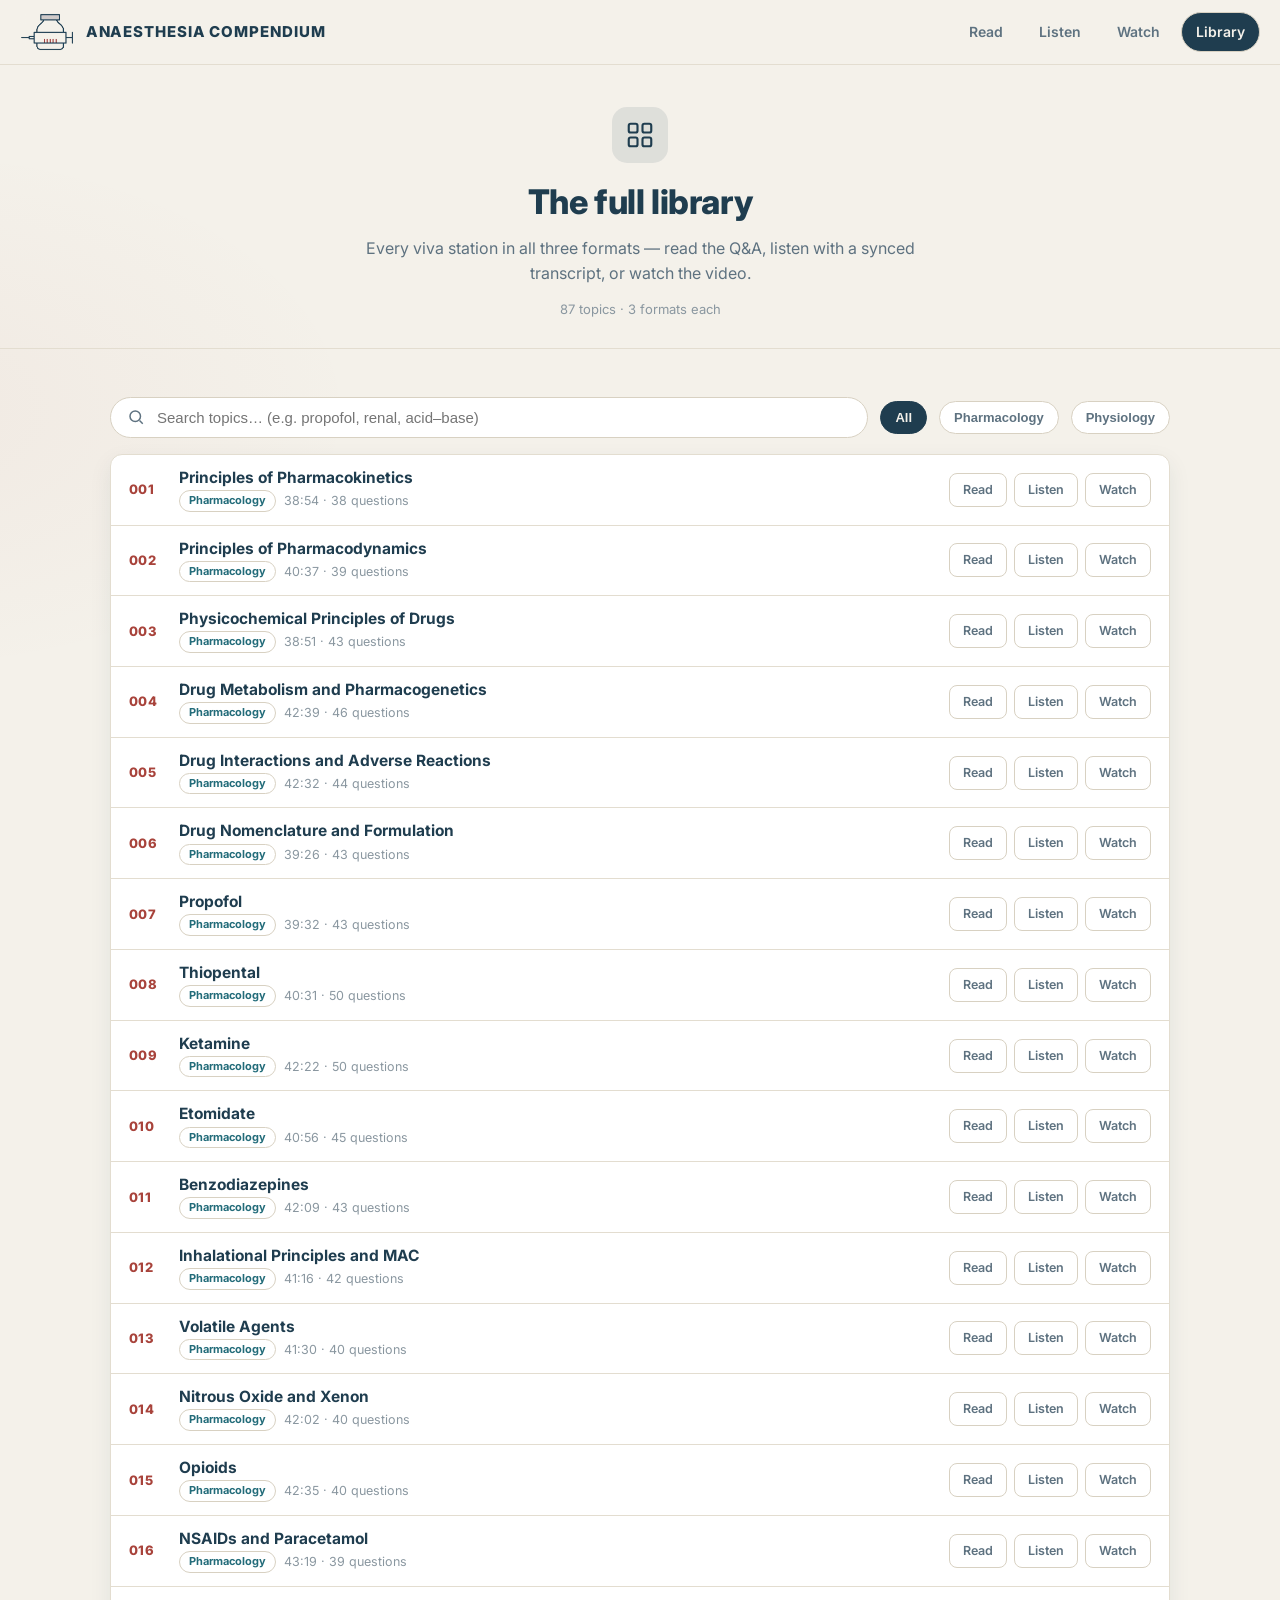
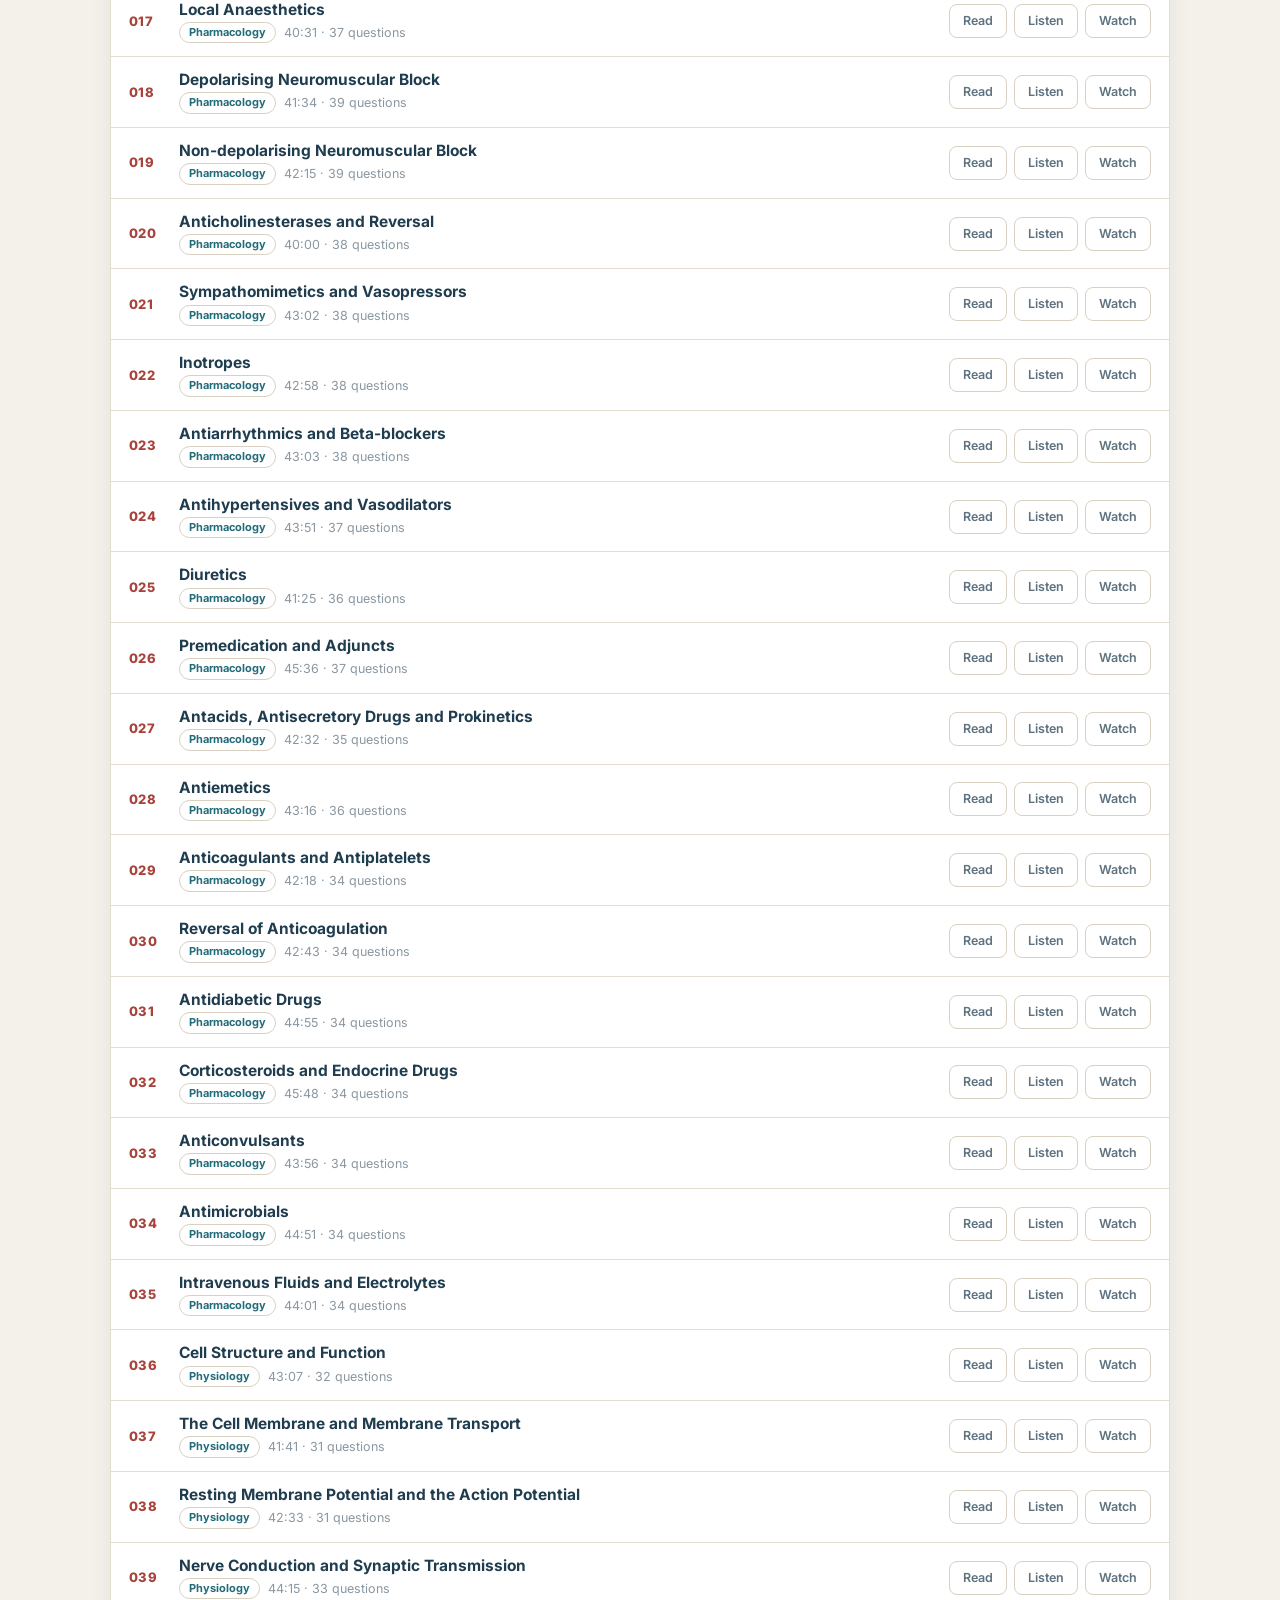
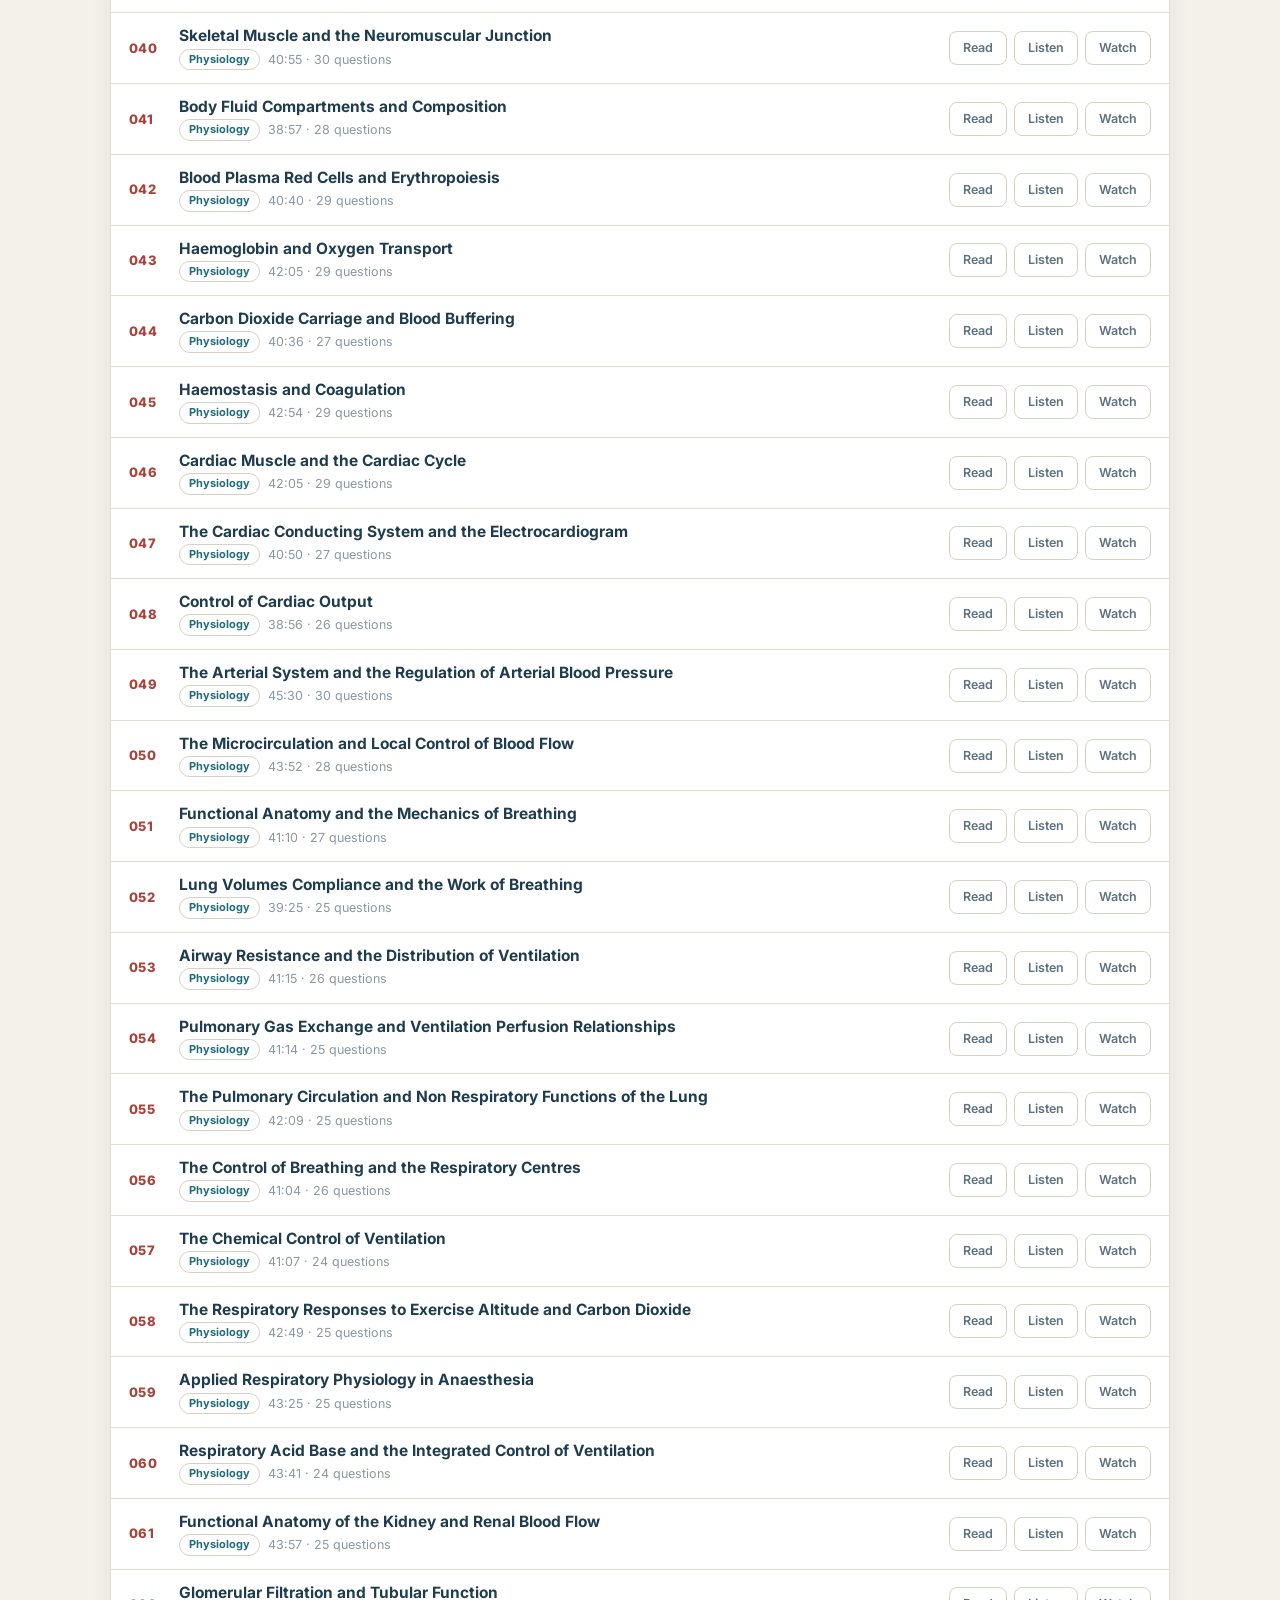
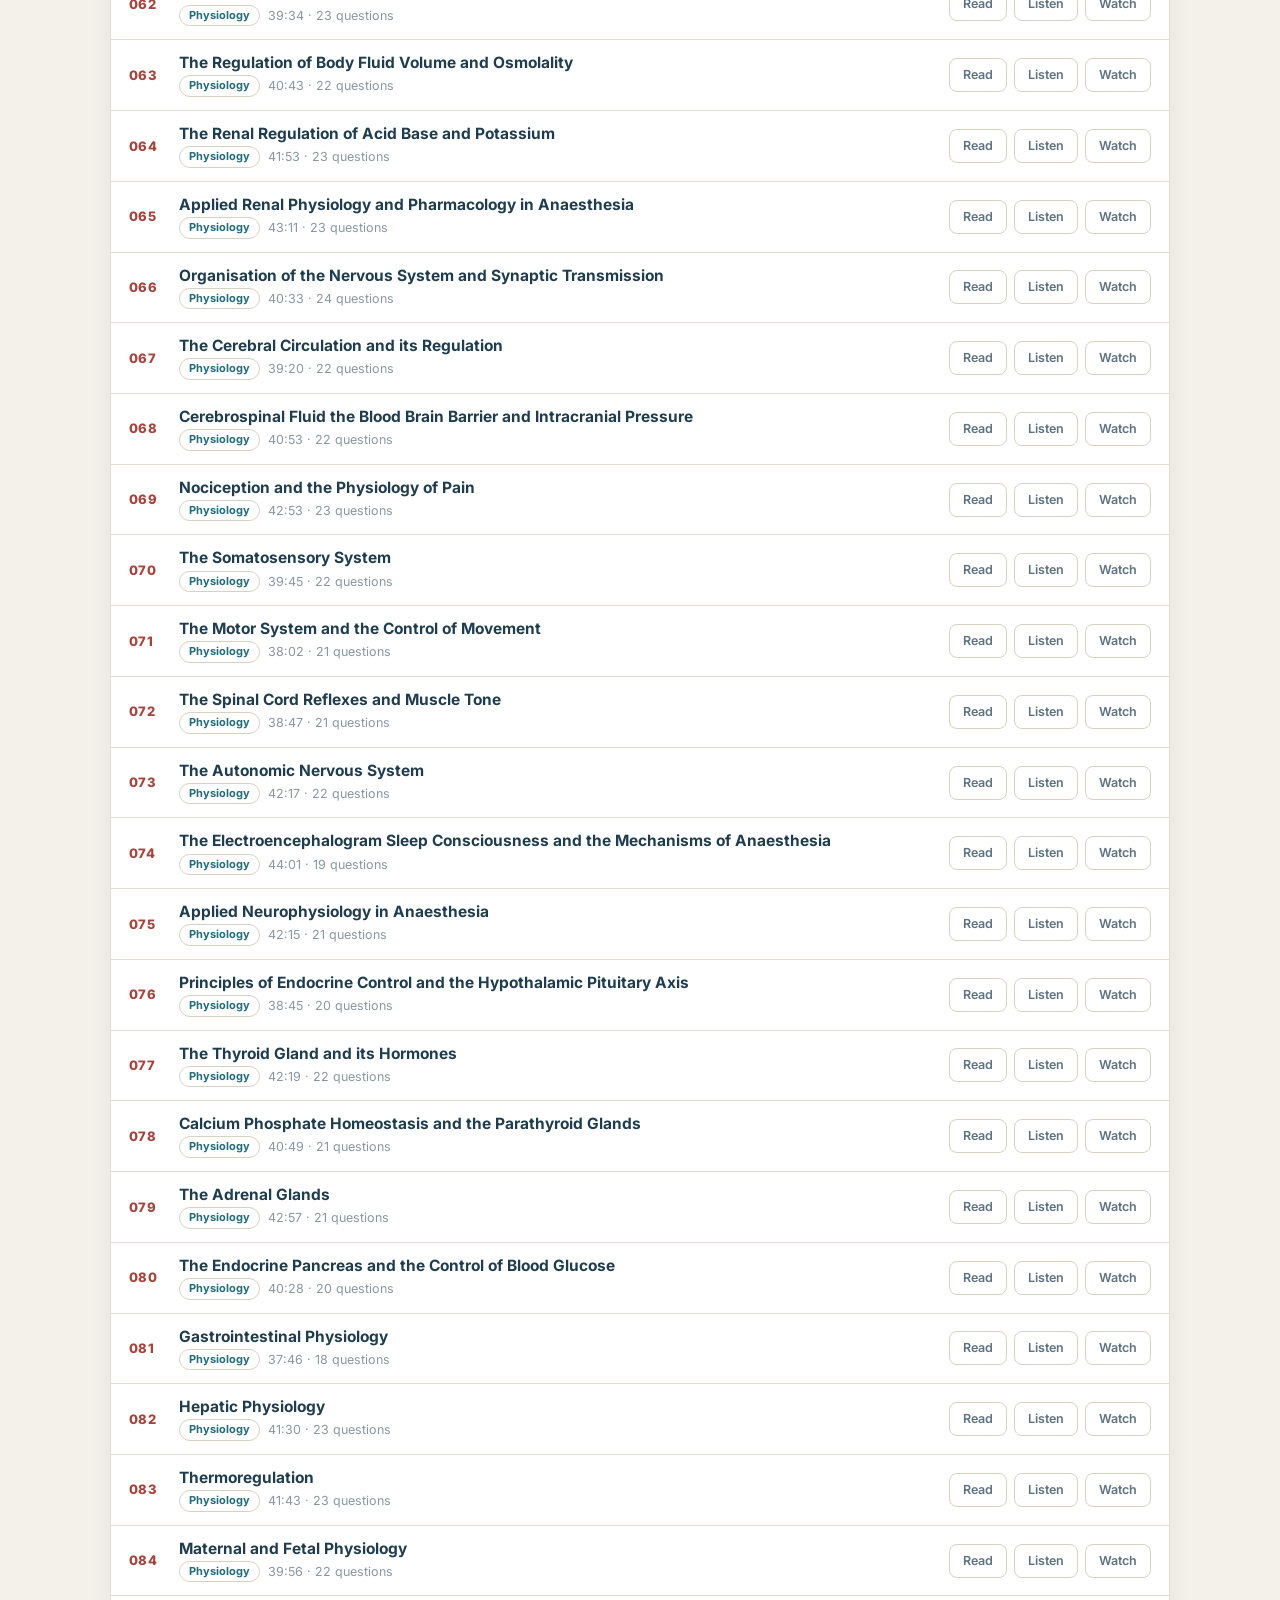
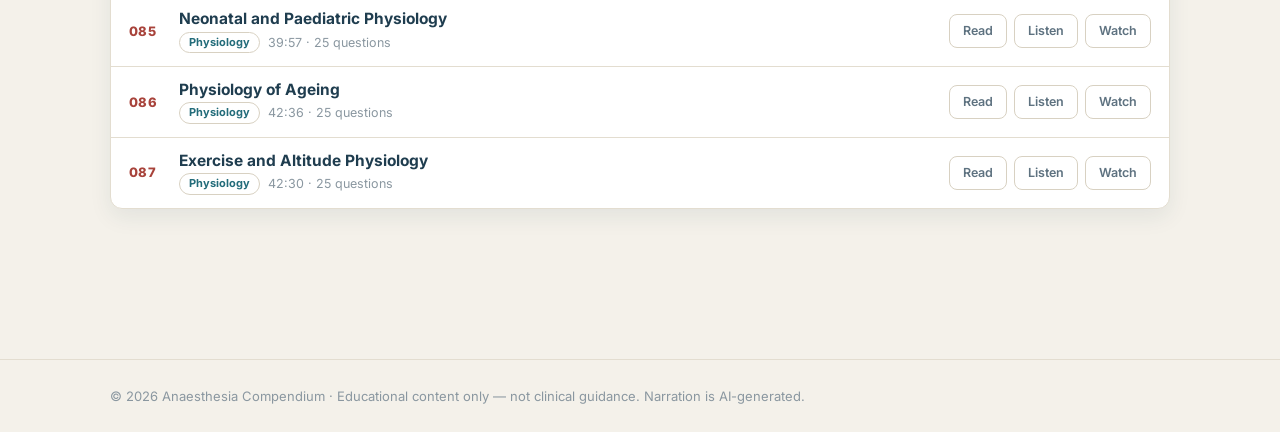
==== library.html @ 416923c2 "Move full topic list off the home page into a dedicated library.html; home links to it via hero + CT" ====
<!doctype html>
<html lang="en">
<head>
<meta charset="utf-8">
<meta name="viewport" content="width=device-width,initial-scale=1">
<title>Library — Anaesthesia Compendium</title>
<meta name="description" content="The full Anaesthesia Compendium library — every viva station in three formats: read, listen, watch.">
<link rel="preconnect" href="https://fonts.googleapis.com">
<link href="https://fonts.googleapis.com/css2?family=Inter:wght@400;500;600;700;800;900&display=swap" rel="stylesheet">
<link rel="icon" type="image/png" sizes="32x32" href="assets/favicon-32.png">
<link rel="apple-touch-icon" href="assets/apple-touch-icon.png">
<link rel="stylesheet" href="assets/css/style.css?v=8">
</head>
<body>
<div id="hdr"></div>
<main>
  <section class="hub-hero library">
    <div class="wrap">
      <span class="hub-ico" aria-hidden="true">
        <svg viewBox="0 0 24 24" fill="none" stroke="currentColor" stroke-width="1.7"><rect x="3" y="3" width="7" height="7" rx="1.5"/><rect x="14" y="3" width="7" height="7" rx="1.5"/><rect x="3" y="14" width="7" height="7" rx="1.5"/><rect x="14" y="14" width="7" height="7" rx="1.5"/></svg>
      </span>
      <h1>The full library</h1>
      <p>Every viva station in all three formats — read the Q&amp;A, listen with a synced transcript, or watch the video.</p>
      <div class="hub-count"><span id="libcount">87</span> topics · 3 formats each</div>
    </div>
  </section>
  <section class="wrap hub-body">
    <div class="toolbar">
      <label class="search">
        <svg width="18" height="18" viewBox="0 0 24 24" fill="none" stroke="#5e7280" stroke-width="2"><circle cx="11" cy="11" r="7"/><path d="M21 21l-4.3-4.3"/></svg>
        <input id="q" type="search" placeholder="Search topics… (e.g. propofol, renal, acid–base)" autocomplete="off">
      </label>
      <button class="chip is-active" data-sec="all">All</button>
      <button class="chip" data-sec="Pharmacology">Pharmacology</button>
      <button class="chip" data-sec="Physiology">Physiology</button>
    </div>
    <div id="grid" class="tlist"></div>
    <div id="empty" class="empty hide">No topics match your search.</div>
  </section>
</main>
<footer class="foot"><div class="wrap">
  © <span id="yr"></span> Anaesthesia Compendium · Educational content only — not clinical guidance. Narration is AI-generated.
</div></footer>
<script src="config.js"></script>
<script src="assets/js/common.js?v=8"></script>
<script src="assets/js/library.js?v=8"></script>
</body>
</html>
---- assets/css/style.css ----
:root{
  /* Brand palette — from the Anesthesia Compendium logo */
  --bg:#f4f1ea;          /* warm ivory paper */
  --bg2:#efeae0;
  --panel:#ffffff;
  --panel2:#f6f2ea;
  --line:#e3ddd0;        /* warm hairline */
  --line2:#d8d1c2;
  --ink:#1f3d4f;         /* deep navy ink (logo outline) */
  --txt:#22404f;
  --muted:#5e7280;
  --faint:#8a97a0;
  --navy:#1f3d4f;
  --teal:#236c7a;        /* supporting teal-navy */
  --brick:#a8433b;       /* logo red accent */
  --brick-soft:#c97b73;
  --cap:#d7dade;         /* logo cap grey */
  --examiner:#a8433b;    /* questions = brick red */
  --candidate:#236c7a;   /* answers   = teal-navy */
  --radius:12px; --maxw:1100px;
  --shadow:0 8px 22px rgba(31,61,79,.08);
}
*{box-sizing:border-box}
html,body{margin:0;padding:0}
body{
  background:
    radial-gradient(900px 480px at 85% -8%, rgba(35,108,122,.05) 0, transparent 60%),
    radial-gradient(800px 460px at -8% 6%, rgba(168,67,59,.045) 0, transparent 58%),
    var(--bg);
  color:var(--txt);
  font:16px/1.6 "Inter",system-ui,-apple-system,"Segoe UI",Roboto,Helvetica,Arial,sans-serif;
  -webkit-font-smoothing:antialiased;
}
a{color:inherit;text-decoration:none}
.wrap{max-width:var(--maxw);margin:0 auto;padding:0 20px}

/* ---------- top bar ---------- */
.topbar{position:sticky;top:0;z-index:30;display:flex;align-items:center;gap:18px;
  justify-content:space-between;padding:12px 20px;
  background:rgba(244,241,234,.86);backdrop-filter:blur(12px);
  border-bottom:1px solid var(--line)}
.brand{display:flex;align-items:center;gap:12px}
.brand-mark{display:grid;place-items:center;width:38px;height:38px;border-radius:9px;
  font-weight:800;letter-spacing:-1px;color:#f4f1ea;background:var(--navy);
  border:1px solid #16313f}
.brand-mark span{color:var(--brick-soft)}
.brand-logo{height:38px;width:auto;display:block}
.brand-name{font-weight:800;letter-spacing:.06em;color:var(--navy);text-transform:uppercase;font-size:15px}
@media(max-width:520px){.brand-name{display:none}}
.modes{display:flex;gap:6px;flex-wrap:wrap}
.mode{padding:8px 14px;border-radius:999px;color:var(--muted);font-weight:600;font-size:14px;
  border:1px solid transparent}
.mode:hover{color:var(--navy);background:var(--panel2)}
.mode.is-active{color:#f4f1ea;background:var(--navy)}
.mode.lib{border:1px solid var(--line2)}

/* ---------- hero ---------- */
.hero{padding:46px 0 22px}
.hero h1{font-size:clamp(28px,4vw,42px);margin:0 0 8px;letter-spacing:-.5px;color:var(--navy)}
.hero-logo{text-align:center;padding:38px 0 22px}
.brandlock{margin:0 auto 6px}
.brandlock img{height:clamp(104px,17vw,168px);width:auto;display:inline-block}
.hero-logo p{max-width:640px;margin:0 auto}
.hero-logo .stats{justify-content:center}
.hero p{color:var(--muted);margin:0;font-size:18px}
.hero .stats{display:flex;gap:18px;margin-top:22px;flex-wrap:wrap}
.stat{background:var(--panel);border:1px solid var(--line);border-radius:var(--radius);
  padding:14px 18px;min-width:120px;box-shadow:var(--shadow)}
.stat b{display:block;font-size:24px;color:var(--navy)}
.stat span{color:var(--muted);font-size:13px}

.toolbar{display:flex;gap:12px;align-items:center;margin:24px 0 8px;flex-wrap:wrap}
.search{flex:1;min-width:220px;display:flex;align-items:center;gap:10px;
  background:var(--panel);border:1px solid var(--line2);border-radius:999px;padding:10px 16px}
.search input{flex:1;background:none;border:none;color:var(--txt);font-size:15px;outline:none}
.chip{padding:8px 14px;border-radius:999px;border:1px solid var(--line2);color:var(--muted);
  font-weight:600;font-size:13px;cursor:pointer;background:var(--panel)}
.chip.is-active{color:#f4f1ea;background:var(--navy);border-color:var(--navy)}

/* ---------- library LIST ---------- */
.tlist{margin:16px 0 60px;border:1px solid var(--line);border-radius:var(--radius);
  overflow:hidden;background:var(--panel);box-shadow:var(--shadow)}
.trow{display:flex;align-items:center;gap:16px;padding:13px 18px;border-bottom:1px solid var(--line);
  transition:background .12s}
.trow:last-child{border-bottom:none}
.trow:hover{background:var(--panel2)}
.trow .tnum{font-weight:800;color:var(--brick);font-size:13px;min-width:34px;letter-spacing:.02em}
.trow .tmain{flex:1;min-width:0;display:flex;flex-direction:column;gap:2px}
.trow .ttitle{font-weight:700;color:var(--navy);font-size:15.5px;line-height:1.3}
.trow .ttitle a:hover{color:var(--brick)}
.trow .tmeta{color:var(--faint);font-size:12.5px}
.trow .tsec{display:inline-block;font-size:11px;font-weight:700;color:var(--teal);
  border:1px solid var(--line2);border-radius:999px;padding:1px 9px;margin-right:8px;vertical-align:1px}
.trow .tmodes{display:flex;gap:7px;flex-shrink:0}
.trow .tmodes a{padding:6px 13px;border-radius:8px;font-weight:600;font-size:12.5px;
  border:1px solid var(--line2);color:var(--muted)}
.trow .tmodes a:hover{color:#f4f1ea;background:var(--navy);border-color:var(--navy)}
@media(max-width:640px){
  .trow{flex-wrap:wrap}
  .trow .tmodes{width:100%;justify-content:flex-start;padding-left:50px}
}

/* ---------- detail layout ---------- */
.detail{display:grid;grid-template-columns:minmax(0,1fr);gap:24px;padding:26px 0 70px}
@media(min-width:900px){.detail.has-side{grid-template-columns:minmax(0,1.5fr) minmax(280px,.9fr)}}
.crumb{color:var(--faint);font-size:13.5px;margin:18px 0 2px}
.crumb a:hover{color:var(--brick)}
.dtitle{font-size:clamp(22px,3vw,32px);margin:4px 0 4px;letter-spacing:-.4px;color:var(--navy)}
.dsub{color:var(--muted);margin:0 0 4px;font-size:14.5px}

.panel{background:var(--panel);border:1px solid var(--line);border-radius:var(--radius);
  padding:18px;box-shadow:var(--shadow)}
.media-warn{background:rgba(168,67,59,.08);border:1px solid rgba(168,67,59,.3);
  color:#7d2f29;padding:10px 14px;border-radius:10px;font-size:13.5px;margin:14px 0}
.media-warn code{color:var(--brick)}

/* audio player */
.player{display:flex;flex-direction:column;gap:14px}
.player audio,.player video{width:100%}
.coverbar{display:flex;gap:16px;align-items:center}
.coverbar img{width:84px;height:84px;border-radius:12px;object-fit:cover;border:1px solid var(--line2)}
.playbtns{display:flex;gap:8px;flex-wrap:wrap;align-items:center}
.btn{padding:8px 14px;border-radius:10px;border:1px solid var(--line2);background:var(--panel2);
  color:var(--txt);font-weight:600;font-size:13.5px;cursor:pointer}
.btn:hover{border-color:var(--teal)}
.btn.primary{color:#f4f1ea;background:var(--navy);border-color:var(--navy)}

/* transcript */
.transcript{height:62vh;min-height:380px;overflow-y:auto;padding:6px 4px;scroll-behavior:smooth}
.transcript::-webkit-scrollbar{width:10px}
.transcript::-webkit-scrollbar-thumb{background:var(--line2);border-radius:8px}
/* transcript: flowing paragraphs grouped by speaker turn */
.turn{margin:0 0 17px}
.turn .who{display:block;font-size:11px;font-weight:800;letter-spacing:.9px;
  text-transform:uppercase;margin:0 0 5px 14px}
.turn.E .who{color:var(--examiner)}
.turn.C .who{color:var(--candidate)}
.turn-text{margin:0;color:var(--muted);line-height:1.78;font-size:15.5px;
  padding-left:14px;border-left:3px solid transparent}
.turn.E .turn-text{border-left-color:rgba(168,67,59,.22)}
.turn.C .turn-text{border-left-color:rgba(35,108,122,.22)}
/* each sentence/cue is an inline highlightable segment */
.seg{cursor:pointer;border-radius:5px;padding:1px 3px;margin:0 -1px;
  transition:background .12s,color .12s}
.seg:hover{background:var(--panel2);color:var(--txt)}
.seg.active{color:var(--navy);font-weight:600;background:rgba(35,108,122,.18)}
.turn.E .seg.active{background:rgba(168,67,59,.18)}

.sticky-side{position:sticky;top:84px}
.side-list{max-height:74vh;overflow-y:auto}
.side-item{display:flex;gap:10px;padding:9px 10px;border-radius:10px;color:var(--muted);font-size:13.5px}
.side-item:hover{background:var(--panel2);color:var(--navy)}
.side-item.is-active{background:var(--panel2);color:var(--navy);font-weight:600}
.side-item .n{color:var(--brick);font-weight:700;min-width:30px}

/* ---- mode hub (read/listen/watch landing) ---- */
.hub-hero{text-align:center;padding:42px 0 28px;border-bottom:1px solid var(--line)}
.hub-ico{width:56px;height:56px;border-radius:15px;display:inline-grid;place-items:center;margin-bottom:12px}
.hub-ico svg{width:30px;height:30px}
.hub-hero.read .hub-ico{background:rgba(168,67,59,.10);color:var(--brick)}
.hub-hero.listen .hub-ico{background:rgba(35,108,122,.10);color:var(--teal)}
.hub-hero.watch .hub-ico{background:rgba(31,61,79,.10);color:var(--navy)}
.hub-hero.library .hub-ico{background:rgba(31,61,79,.10);color:var(--navy)}
.lib-cta{text-align:center;margin-top:30px}
.hub-hero h1{margin:0 0 6px;color:var(--navy);font-size:clamp(24px,3.6vw,34px);font-weight:800;letter-spacing:-.4px}
.hub-hero p{color:var(--muted);margin:0 auto;max-width:560px}
.hub-count{margin-top:12px;color:var(--faint);font-size:13px}
.hub-body{padding:24px 20px 60px}
.open-pill{font-weight:700;font-size:12.5px;padding:6px 13px;border-radius:8px;
  border:1px solid var(--line2);color:var(--muted);white-space:nowrap}
.trow:hover .open-pill.read{color:#fff;background:var(--brick);border-color:var(--brick)}
.trow:hover .open-pill.listen{color:#fff;background:var(--teal);border-color:var(--teal)}
.trow:hover .open-pill.watch{color:#fff;background:var(--navy);border-color:var(--navy)}

/* ---- collapsible, section-grouped side panel ---- */
.sidepanel{padding:8px 8px 10px}
.sidehead{font-weight:800;color:var(--navy);font-size:12.5px;letter-spacing:.06em;
  text-transform:uppercase;padding:8px 8px 6px}
.side-nav{max-height:74vh;overflow-y:auto}
.nav-group{border-top:1px solid var(--line)}
.nav-head{width:100%;display:flex;align-items:center;gap:8px;background:none;border:none;cursor:pointer;
  padding:10px 8px;font-weight:800;color:var(--navy);font-size:12px;letter-spacing:.05em;text-transform:uppercase}
.nav-head:hover{color:var(--brick)}
.nav-count{margin-left:auto;color:var(--faint);font-weight:600}
.nav-chev{transition:transform .2s;color:var(--faint);font-size:11px}
.nav-group.open .nav-chev{transform:rotate(90deg)}
.nav-items{display:none;padding-bottom:6px}
.nav-group.open .nav-items{display:block}
.nav-item{display:flex;gap:9px;padding:7px 10px;border-radius:8px;color:var(--muted);font-size:13px;line-height:1.35}
.nav-item:hover{background:var(--panel2);color:var(--navy)}
.nav-item.is-active{background:var(--panel2);color:var(--navy);font-weight:600}
.nav-item .n{color:var(--brick);font-weight:700;min-width:28px}

/* read page */
.reader{max-width:820px;margin:0 auto}
.qa{margin:0 0 26px}
.qa .q{background:rgba(168,67,59,.06);
  border:1px solid rgba(168,67,59,.22);border-radius:12px;padding:14px 18px;font-weight:600;color:var(--navy)}
.qa .q .lbl{color:var(--examiner);font-size:11px;font-weight:800;letter-spacing:1px;display:block;margin-bottom:4px}
.qa .a{padding:14px 18px 2px 18px}
.qa .a .lbl{color:var(--candidate);font-size:11px;font-weight:800;letter-spacing:1px;display:block;margin-bottom:6px}
.qa .a p{margin:0 0 12px}
.reader .intro{color:var(--muted);font-style:italic;border-left:3px solid var(--line2);padding:6px 16px;margin:0 0 26px}

/* ====================== LANDING PAGE ====================== */
/* scroll-reveal (armed by JS so no-JS users still see everything) */
body.reveal-armed .reveal{opacity:0;transform:translateY(18px);transition:opacity .7s ease,transform .7s ease}
body.reveal-armed .reveal.in{opacity:1;transform:none}
@media(prefers-reduced-motion:reduce){body.reveal-armed .reveal{opacity:1;transform:none;transition:none}}

/* hero */
.lp-hero{position:relative;overflow:hidden;text-align:center;padding:54px 0 64px;
  border-bottom:1px solid var(--line)}
.lp-hero-inner{position:relative;z-index:2;max-width:760px}
.aurora{position:absolute;inset:0;z-index:1;filter:blur(70px);opacity:.5;pointer-events:none}
.aurora span{position:absolute;border-radius:50%;display:block;mix-blend-mode:multiply}
.aurora span:nth-child(1){width:420px;height:420px;left:-60px;top:-80px;
  background:radial-gradient(circle,rgba(35,108,122,.45),transparent 70%);animation:float1 14s ease-in-out infinite}
.aurora span:nth-child(2){width:480px;height:480px;right:-80px;top:-40px;
  background:radial-gradient(circle,rgba(168,67,59,.38),transparent 70%);animation:float2 17s ease-in-out infinite}
.aurora span:nth-child(3){width:520px;height:340px;left:30%;bottom:-160px;
  background:radial-gradient(circle,rgba(31,61,79,.34),transparent 70%);animation:float1 20s ease-in-out infinite}
@keyframes float1{0%,100%{transform:translate(0,0)}50%{transform:translate(40px,30px)}}
@keyframes float2{0%,100%{transform:translate(0,0)}50%{transform:translate(-50px,24px)}}
.lp-logo{width:min(360px,72vw);height:auto;margin:0 auto 6px;display:block;
  filter:drop-shadow(0 10px 24px rgba(31,61,79,.16))}
.lp-title{font-size:clamp(30px,5vw,52px);line-height:1.05;letter-spacing:-1px;margin:6px 0 12px;
  color:var(--navy);font-weight:900}
.lp-sub{font-size:clamp(15px,2.1vw,19px);color:var(--muted);margin:0 auto 22px;max-width:620px}
.lp-sub strong{color:var(--navy)}
.lp-cta{display:flex;gap:12px;justify-content:center;flex-wrap:wrap;margin-bottom:14px}
.btn-cta{padding:13px 24px;border-radius:999px;font-weight:700;font-size:15px;
  border:1.5px solid transparent;transition:transform .15s,box-shadow .15s,background .15s;display:inline-block}
.btn-cta.primary{background:var(--brick);color:#fff;box-shadow:0 10px 24px rgba(168,67,59,.28)}
.btn-cta.primary:hover{transform:translateY(-2px);box-shadow:0 14px 30px rgba(168,67,59,.36)}
.btn-cta.ghost{background:transparent;color:var(--navy);border-color:var(--line2)}
.btn-cta.ghost:hover{background:var(--panel);transform:translateY(-2px)}
.btn-cta.big{padding:16px 30px;font-size:16.5px}
.lp-trust{color:var(--faint);font-size:13px;letter-spacing:.02em;margin-bottom:26px}
.lp-stats{display:flex;align-items:center;justify-content:center;gap:22px;flex-wrap:wrap}
.lp-stats>div{min-width:96px}
.lp-stats b{display:block;font-size:clamp(26px,4vw,38px);font-weight:900;color:var(--navy);line-height:1}
.lp-stats span{color:var(--muted);font-size:12.5px}
.lp-stats .div{width:1px;height:34px;background:var(--line2)}
@media(max-width:560px){.lp-stats .div{display:none}}

/* three ways */
.lp-modes{padding:60px 20px 18px}
.lp-h2{font-size:clamp(22px,3.4vw,32px);text-align:center;margin:0 0 6px;color:var(--navy);
  font-weight:800;letter-spacing:-.4px}
.lp-h2sub{text-align:center;color:var(--muted);margin:0 0 30px}
.mode-cards{display:grid;grid-template-columns:repeat(auto-fit,minmax(250px,1fr));gap:18px}
.mode-card{position:relative;background:var(--panel);border:1px solid var(--line);border-radius:18px;
  padding:26px 24px 22px;box-shadow:var(--shadow);overflow:hidden;
  transition:transform .18s,box-shadow .18s,border-color .18s;display:flex;flex-direction:column;gap:8px}
.mode-card::before{content:"";position:absolute;left:0;top:0;height:4px;width:100%}
.mode-card.read::before{background:var(--brick)}
.mode-card.listen::before{background:var(--teal)}
.mode-card.watch::before{background:var(--navy)}
.mode-card:hover{transform:translateY(-6px);box-shadow:0 18px 40px rgba(31,61,79,.16);border-color:var(--line2)}
.mc-ico{width:48px;height:48px;border-radius:13px;display:grid;place-items:center;margin-bottom:6px}
.mc-ico svg{width:26px;height:26px}
.mode-card.read .mc-ico{background:rgba(168,67,59,.10);color:var(--brick)}
.mode-card.listen .mc-ico{background:rgba(35,108,122,.10);color:var(--teal)}
.mode-card.watch .mc-ico{background:rgba(31,61,79,.10);color:var(--navy)}
.mc-tag{font-size:11.5px;font-weight:800;letter-spacing:.08em;text-transform:uppercase;color:var(--faint)}
.mode-card h3{margin:0;color:var(--navy);font-size:19px}
.mode-card p{margin:0;color:var(--muted);font-size:14px;line-height:1.55;flex:1}
.mc-go{font-weight:700;font-size:13.5px;color:var(--navy);margin-top:6px}
.mode-card.read .mc-go{color:var(--brick)}
.mode-card.listen .mc-go{color:var(--teal)}

/* library section */
.lp-library{padding:46px 20px 30px}
.lib-head{margin-bottom:14px}
.lib-head .lp-h2,.lib-head .lp-h2sub{text-align:left}

/* subscribe band */
.lp-subscribe{margin:30px 0 0;padding:64px 20px;text-align:center;
  background:linear-gradient(135deg,#16313f 0%,#1f3d4f 55%,#244b5e 100%);color:#eef2f4;
  position:relative;overflow:hidden}
.lp-subscribe::after{content:"";position:absolute;inset:0;
  background:radial-gradient(600px 240px at 80% -20%,rgba(168,67,59,.30),transparent 60%);pointer-events:none}
.lp-sub-inner{position:relative;z-index:2;max-width:620px;margin:0 auto}
.lp-sub-mark{width:60px;height:auto;margin:0 auto 12px;display:block;
  filter:drop-shadow(0 6px 14px rgba(0,0,0,.3)) brightness(1.6)}
.lp-subscribe h2{font-size:clamp(24px,3.6vw,34px);margin:0 0 10px;color:#fff;font-weight:800;letter-spacing:-.4px}
.lp-subscribe p{color:#c4d2da;margin:0 auto 22px;max-width:520px;font-size:16px}
.lp-subscribe p strong{color:#fff}
.lp-subscribe .btn-cta.primary{box-shadow:0 12px 30px rgba(0,0,0,.3)}
.lp-sub-note{margin-top:14px;color:#9fb2bc;font-size:13px}

.empty{padding:60px 20px;text-align:center;color:var(--muted)}
.foot{border-top:1px solid var(--line);color:var(--faint);font-size:13px;padding:26px 0;margin-top:30px}
.foot a{color:var(--muted)}
.foot a:hover{color:var(--brick)}
.hide{display:none!important}
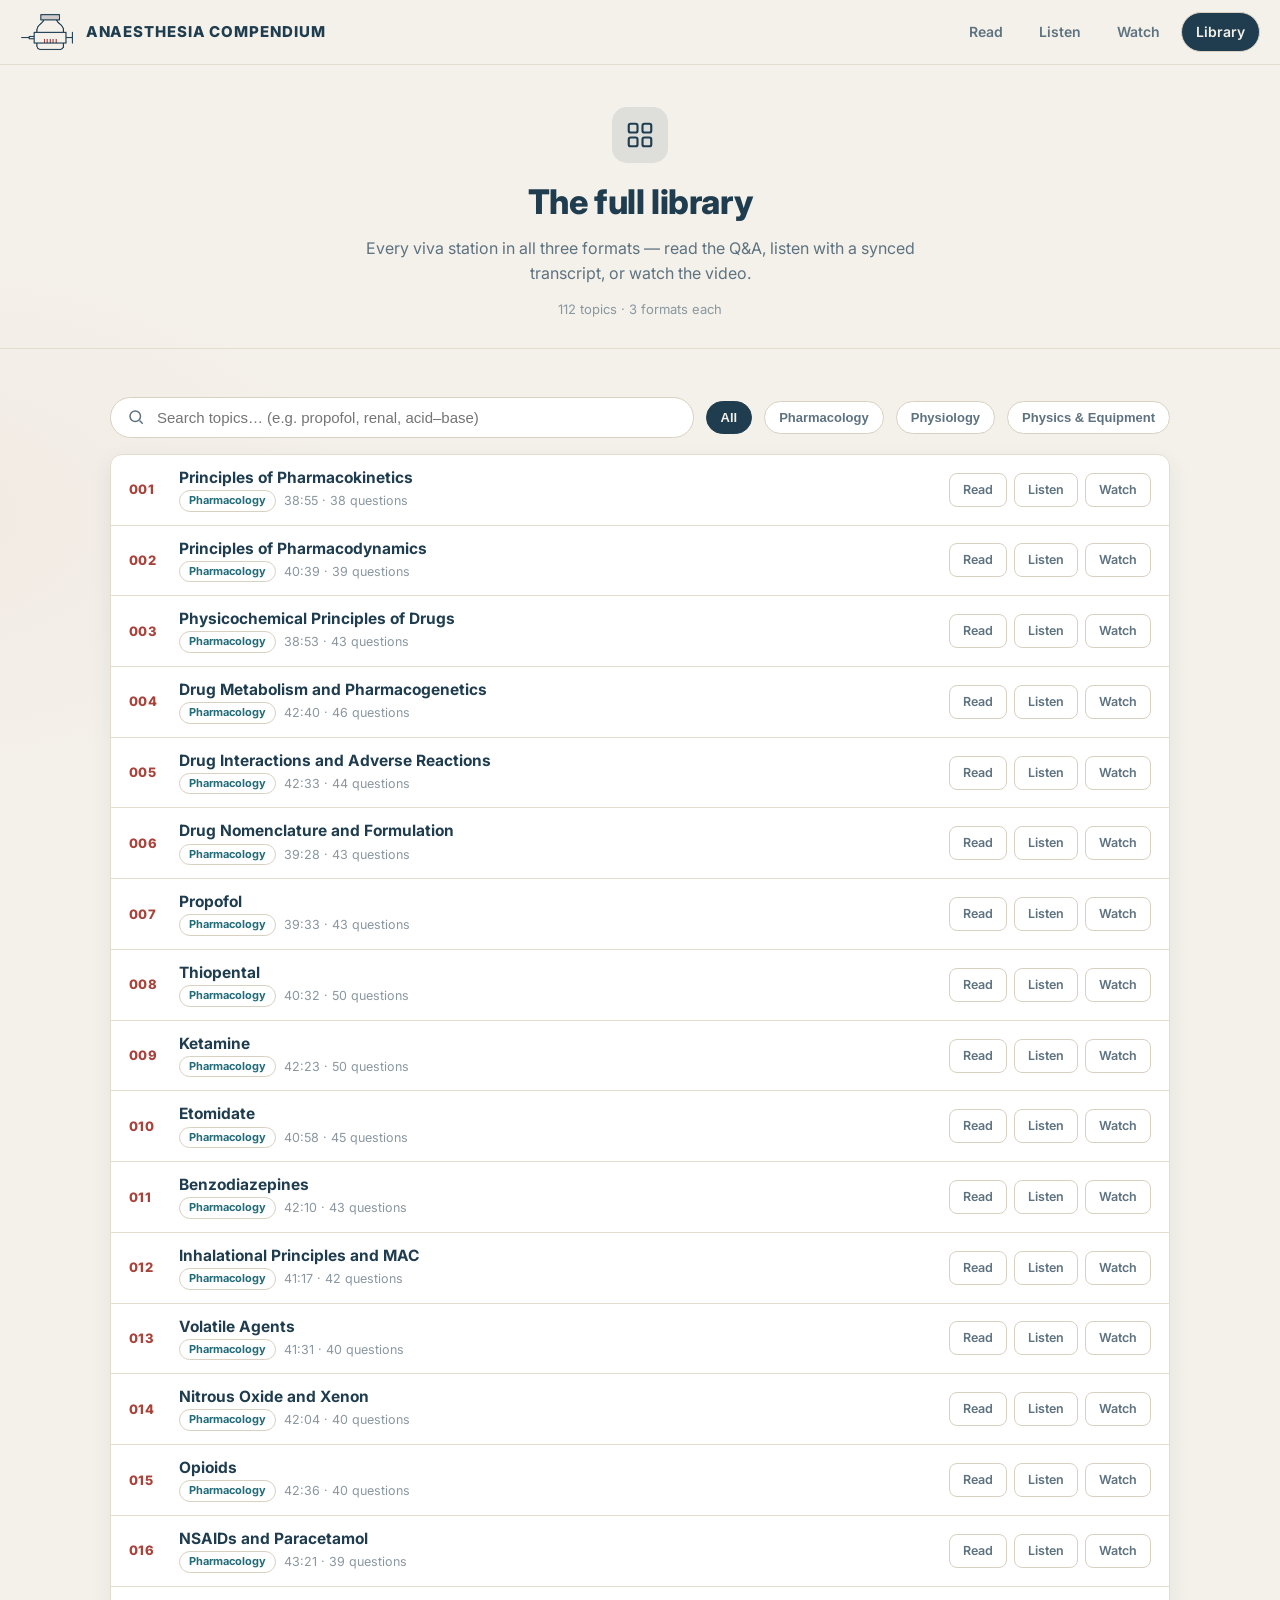
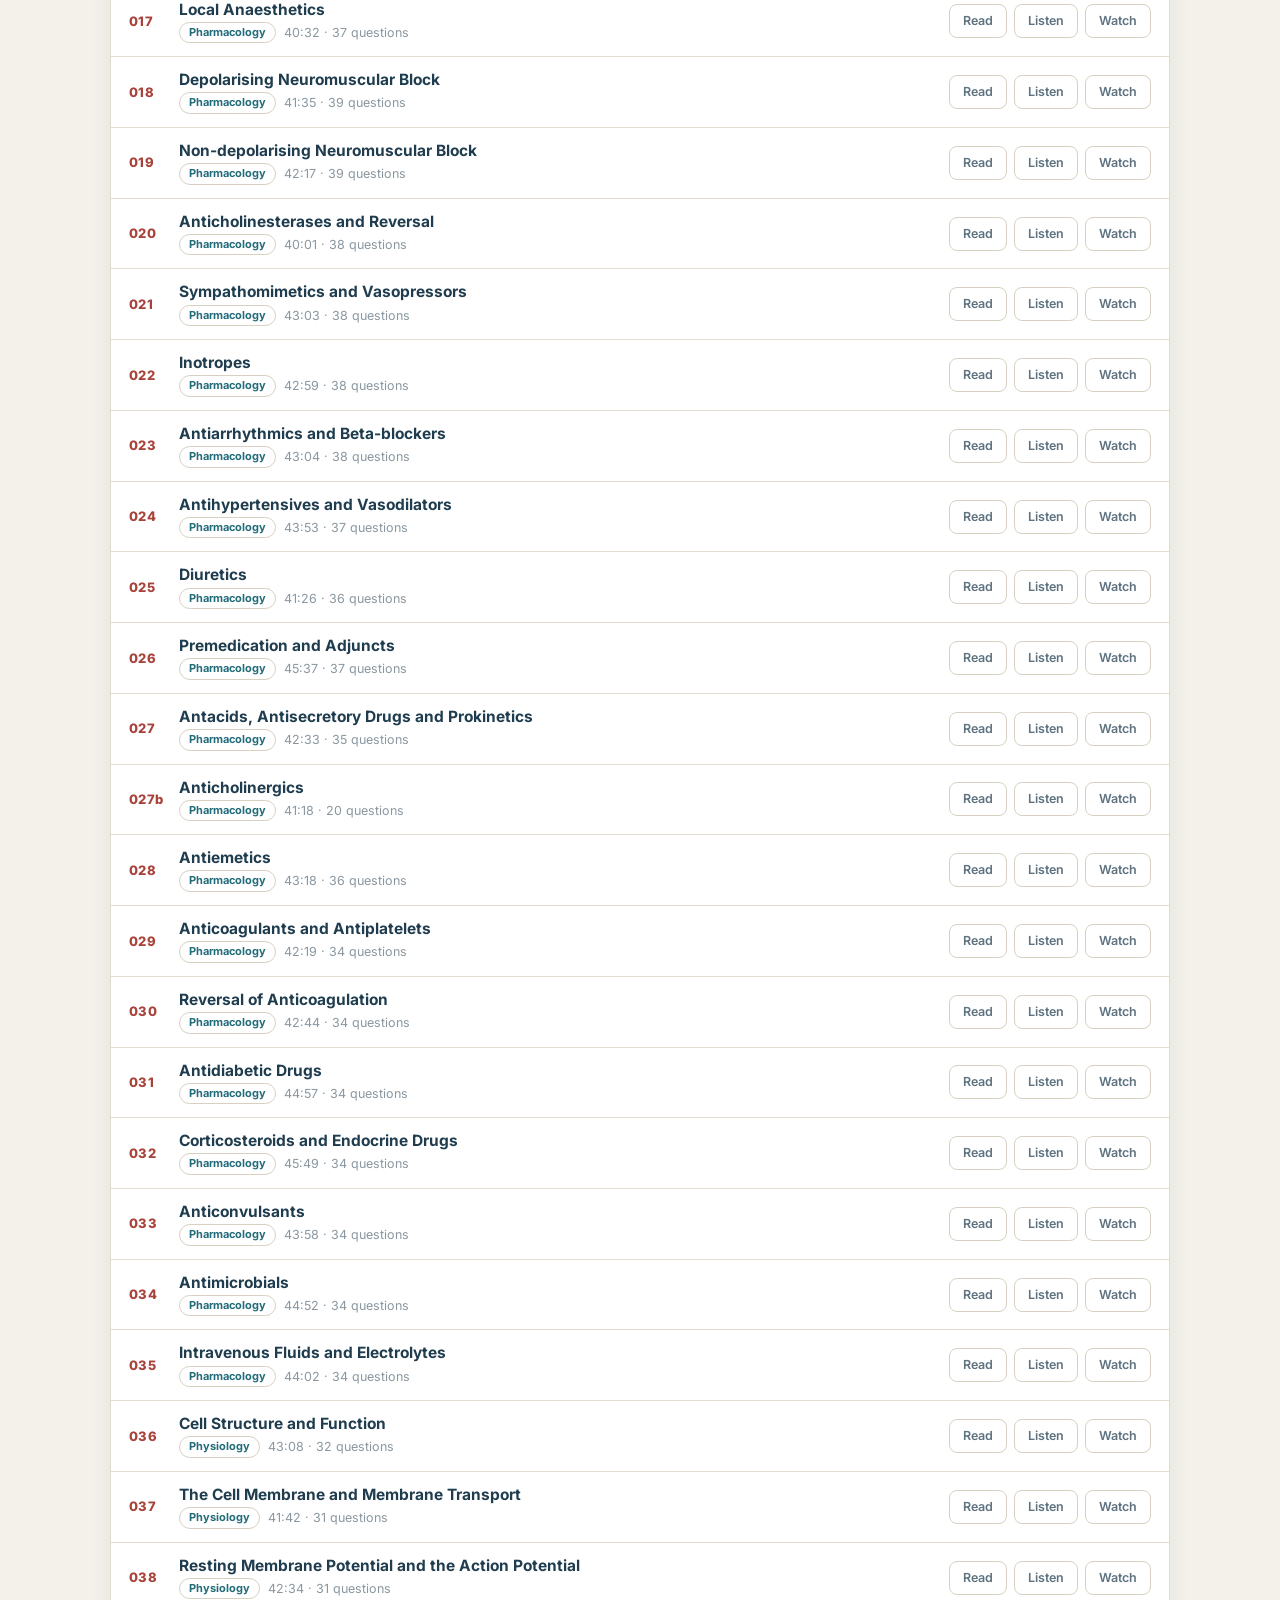
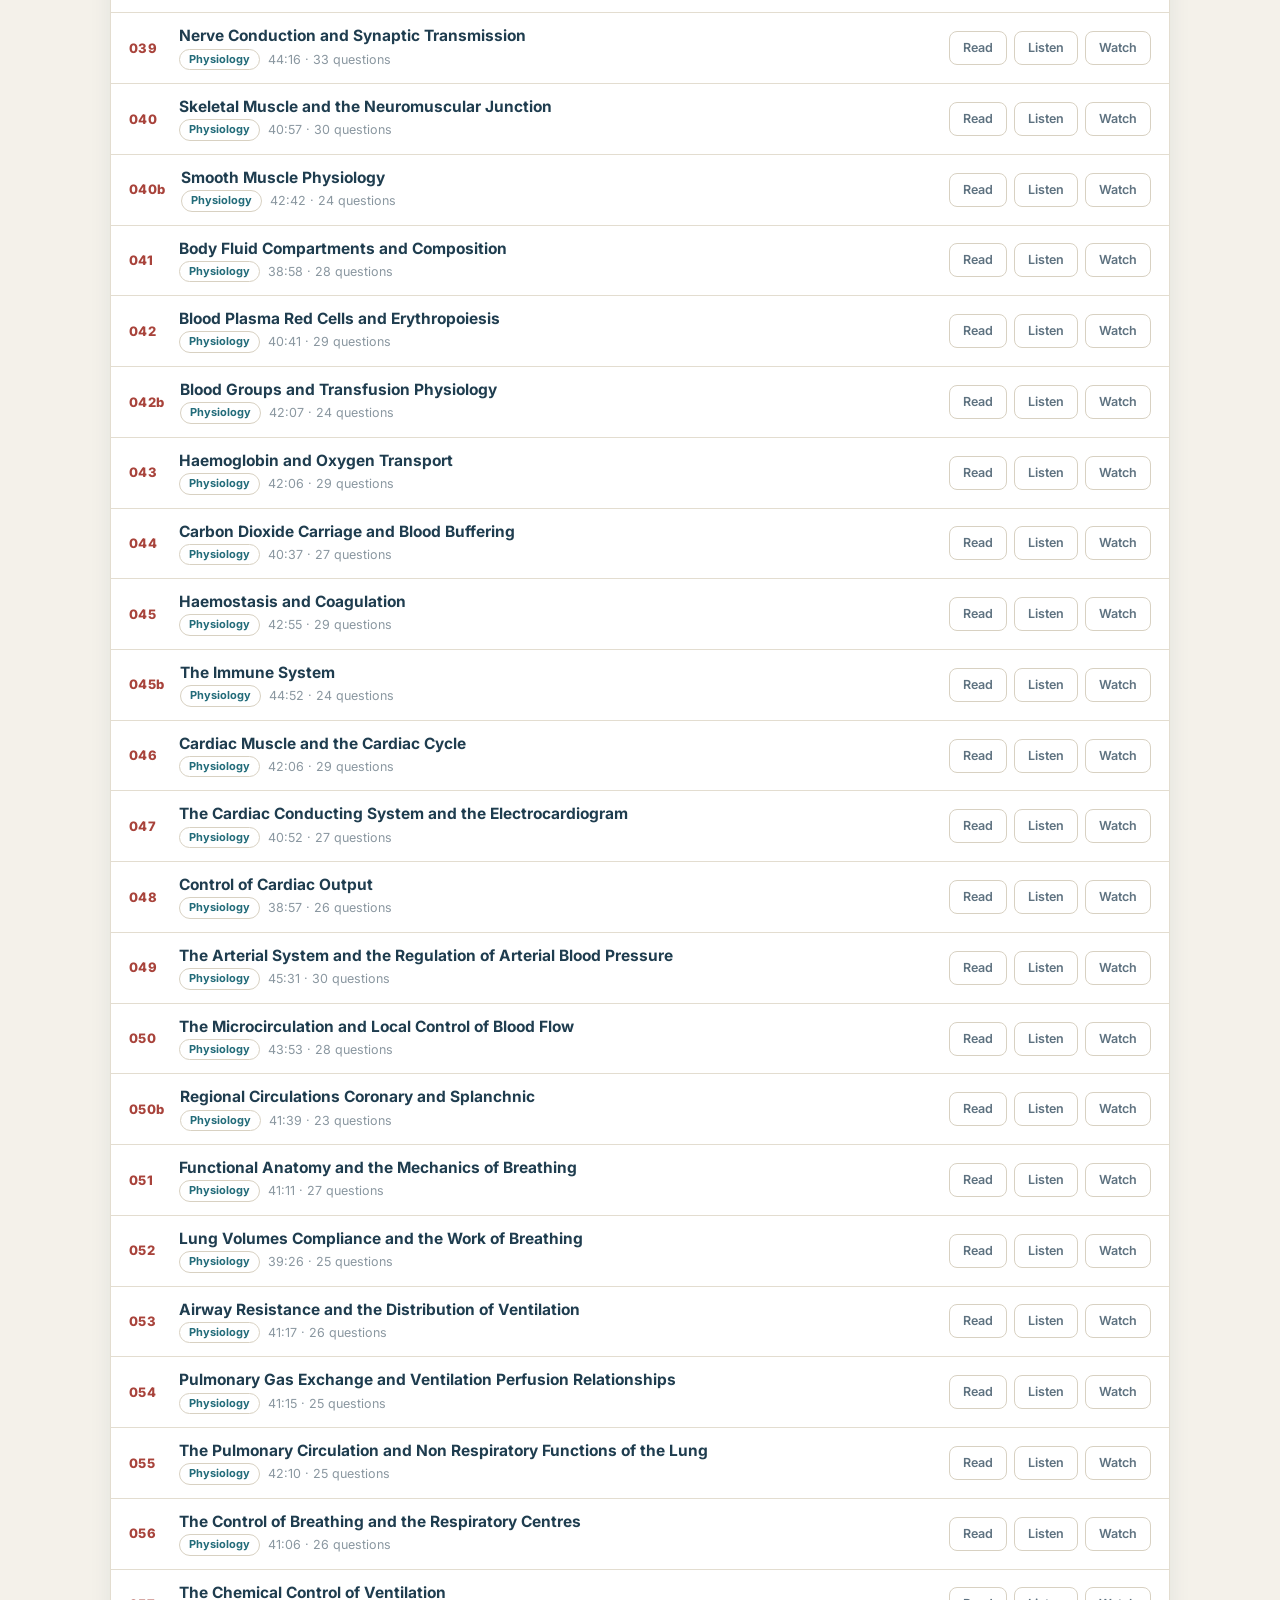
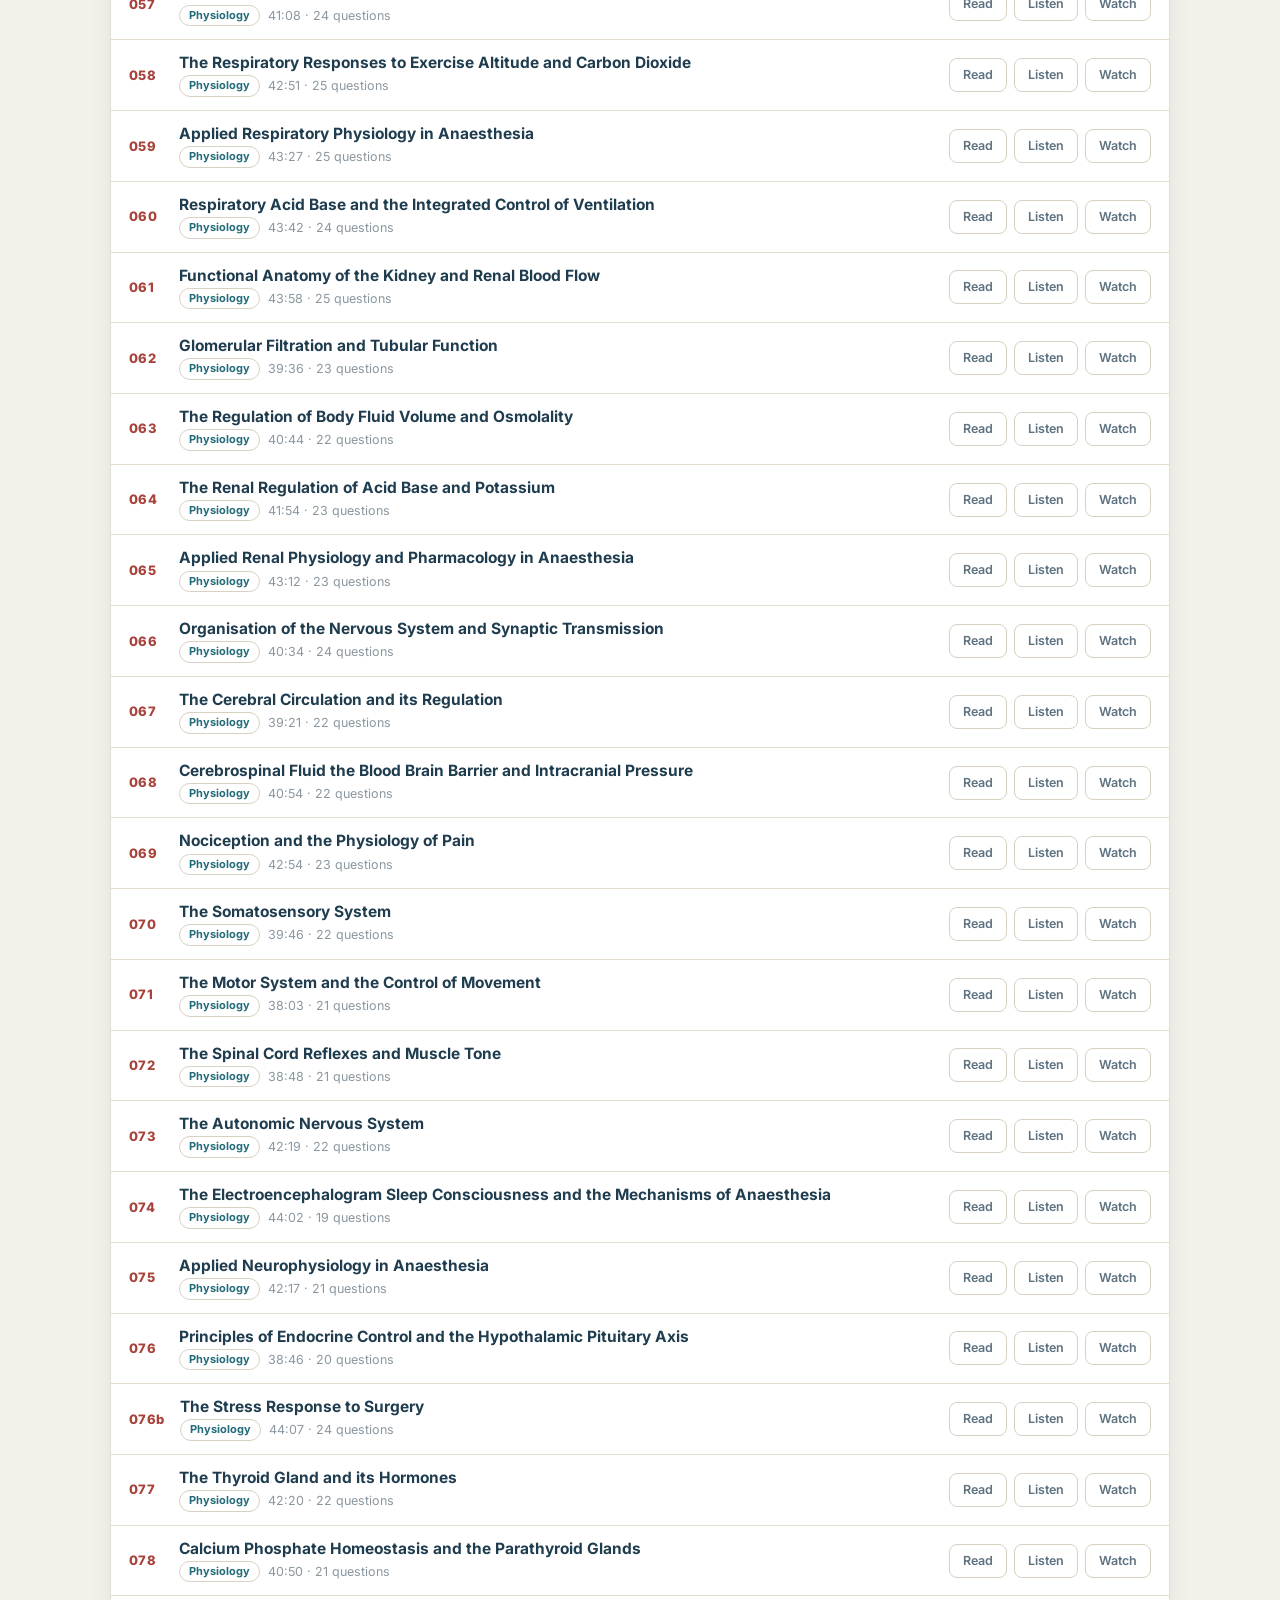
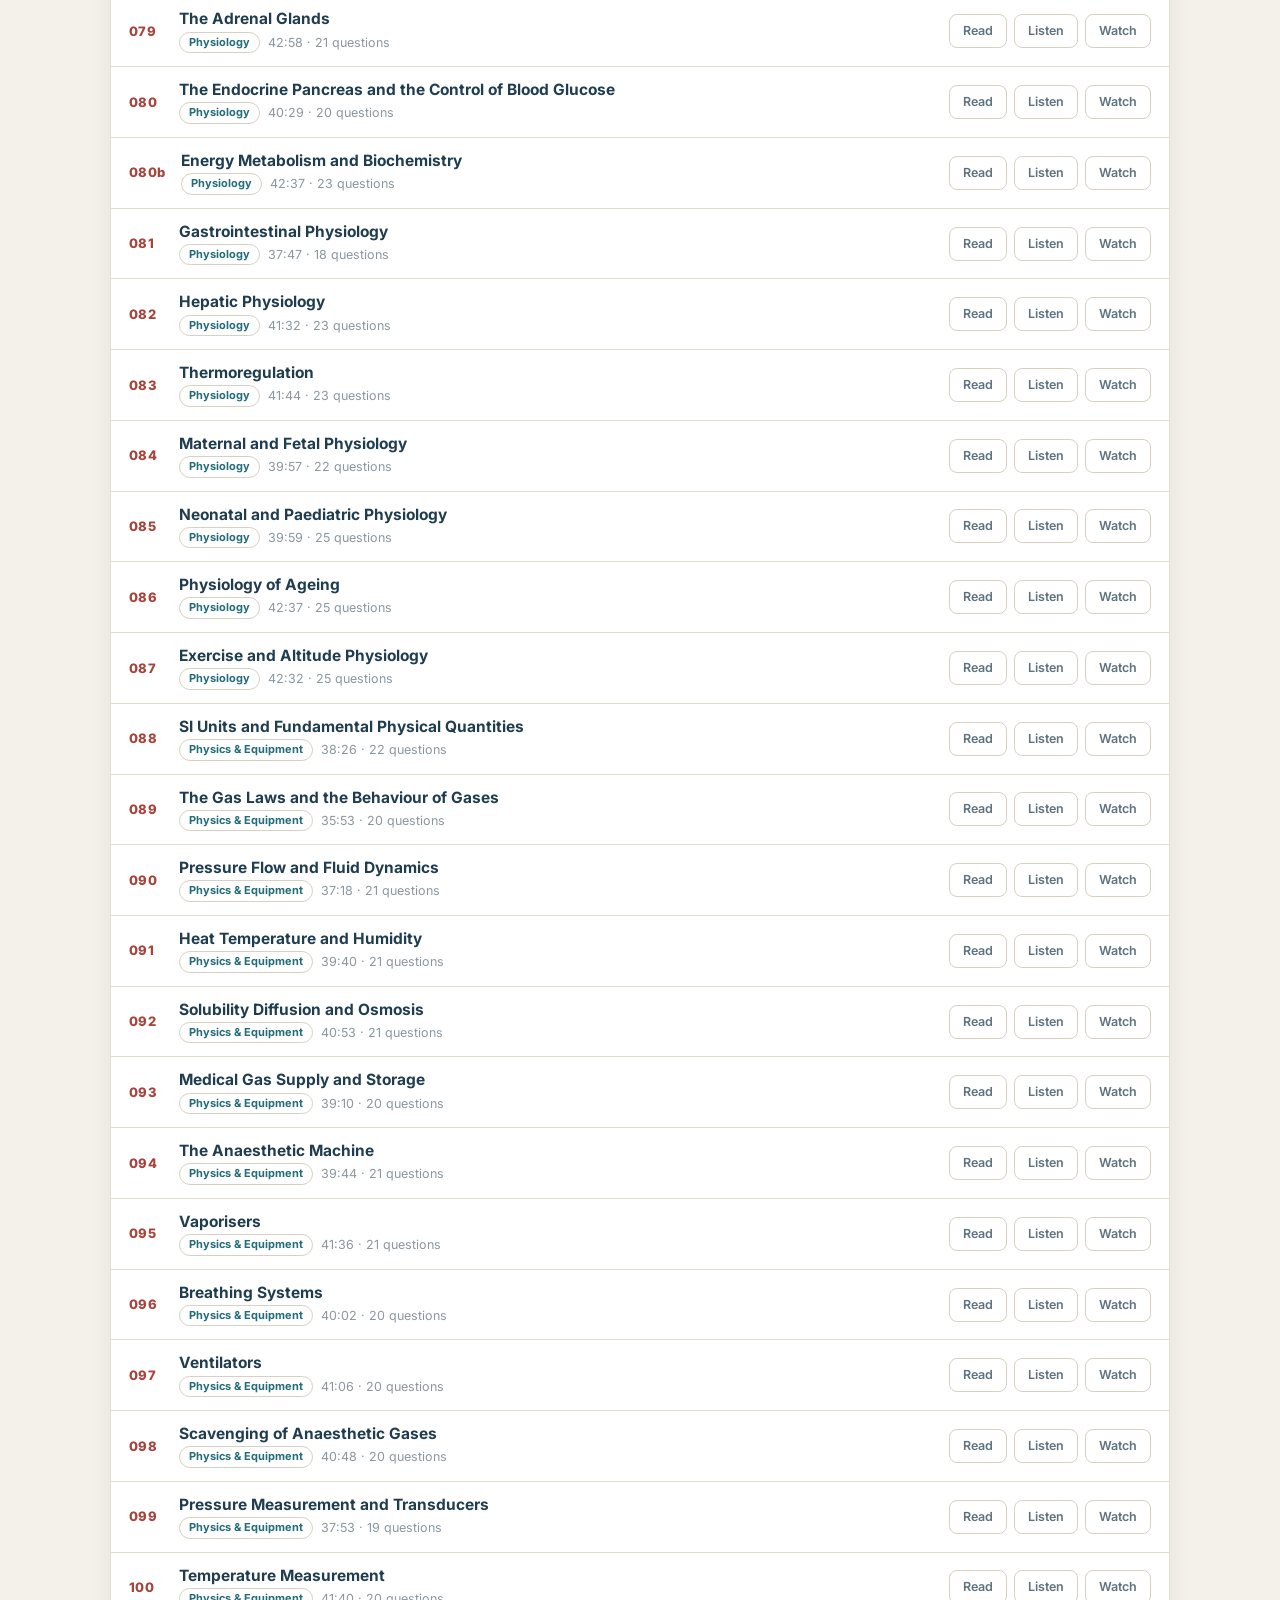
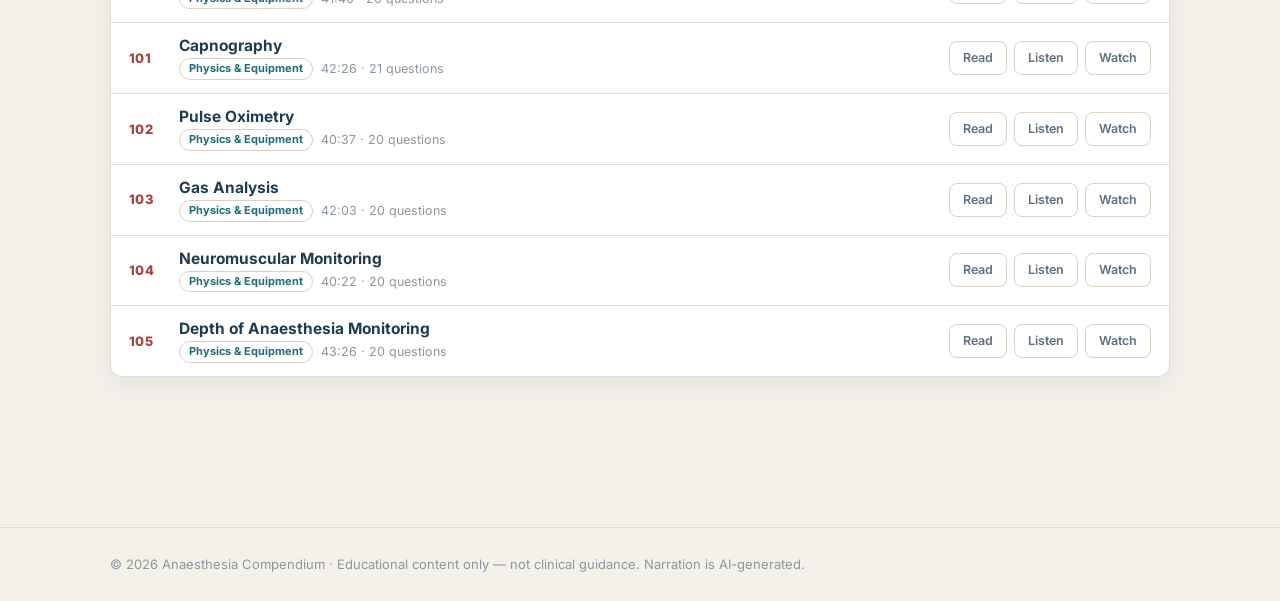
==== commit 174766ee: "Add chapters 088-105 (Physics & Equipment) + 7 sub-chapters (b): 112 topics, 3,189 questions. Genera" ====
--- a/library.html
+++ b/library.html
@@ -9,7 +9,7 @@
 <link href="https://fonts.googleapis.com/css2?family=Inter:wght@400;500;600;700;800;900&display=swap" rel="stylesheet">
 <link rel="icon" type="image/png" sizes="32x32" href="assets/favicon-32.png">
 <link rel="apple-touch-icon" href="assets/apple-touch-icon.png">
-<link rel="stylesheet" href="assets/css/style.css?v=8">
+<link rel="stylesheet" href="assets/css/style.css?v=12">
 </head>
 <body>
 <div id="hdr"></div>
@@ -33,6 +33,7 @@
       <button class="chip is-active" data-sec="all">All</button>
       <button class="chip" data-sec="Pharmacology">Pharmacology</button>
       <button class="chip" data-sec="Physiology">Physiology</button>
+      <button class="chip" data-sec="Physics &amp; Equipment">Physics &amp; Equipment</button>
     </div>
     <div id="grid" class="tlist"></div>
     <div id="empty" class="empty hide">No topics match your search.</div>
@@ -42,7 +43,7 @@
   © <span id="yr"></span> Anaesthesia Compendium · Educational content only — not clinical guidance. Narration is AI-generated.
 </div></footer>
 <script src="config.js"></script>
-<script src="assets/js/common.js?v=8"></script>
+<script src="assets/js/common.js?v=9"></script>
 <script src="assets/js/library.js?v=8"></script>
 </body>
 </html>
--- a/assets/css/style.css
+++ b/assets/css/style.css
@@ -209,7 +209,7 @@
 @media(prefers-reduced-motion:reduce){body.reveal-armed .reveal{opacity:1;transform:none;transition:none}}
 
 /* hero */
-.lp-hero{position:relative;overflow:hidden;text-align:center;padding:54px 0 64px;
+.lp-hero{position:relative;overflow:hidden;text-align:center;padding:38px 0 40px;
   border-bottom:1px solid var(--line)}
 .lp-hero-inner{position:relative;z-index:2;max-width:760px}
 .aurora{position:absolute;inset:0;z-index:1;filter:blur(70px);opacity:.5;pointer-events:none}
@@ -222,11 +222,11 @@
   background:radial-gradient(circle,rgba(31,61,79,.34),transparent 70%);animation:float1 20s ease-in-out infinite}
 @keyframes float1{0%,100%{transform:translate(0,0)}50%{transform:translate(40px,30px)}}
 @keyframes float2{0%,100%{transform:translate(0,0)}50%{transform:translate(-50px,24px)}}
-.lp-logo{width:min(360px,72vw);height:auto;margin:0 auto 6px;display:block;
-  filter:drop-shadow(0 10px 24px rgba(31,61,79,.16))}
-.lp-title{font-size:clamp(30px,5vw,52px);line-height:1.05;letter-spacing:-1px;margin:6px 0 12px;
+.lp-logo{width:min(230px,52vw);height:auto;margin:0 auto 4px;display:block;
+  filter:drop-shadow(0 8px 20px rgba(31,61,79,.15))}
+.lp-title{font-size:clamp(26px,4vw,40px);line-height:1.06;letter-spacing:-.8px;margin:4px 0 10px;
   color:var(--navy);font-weight:900}
-.lp-sub{font-size:clamp(15px,2.1vw,19px);color:var(--muted);margin:0 auto 22px;max-width:620px}
+.lp-sub{font-size:clamp(15px,2vw,18px);color:var(--muted);margin:0 auto 18px;max-width:560px}
 .lp-sub strong{color:var(--navy)}
 .lp-cta{display:flex;gap:12px;justify-content:center;flex-wrap:wrap;margin-bottom:14px}
 .btn-cta{padding:13px 24px;border-radius:999px;font-weight:700;font-size:15px;
@@ -237,7 +237,7 @@
 .btn-cta.ghost:hover{background:var(--panel);transform:translateY(-2px)}
 .btn-cta.big{padding:16px 30px;font-size:16.5px}
 .lp-trust{color:var(--faint);font-size:13px;letter-spacing:.02em;margin-bottom:26px}
-.lp-stats{display:flex;align-items:center;justify-content:center;gap:22px;flex-wrap:wrap}
+.lp-stats{display:flex;align-items:center;justify-content:center;gap:20px;flex-wrap:wrap;margin-top:6px}
 .lp-stats>div{min-width:96px}
 .lp-stats b{display:block;font-size:clamp(26px,4vw,38px);font-weight:900;color:var(--navy);line-height:1}
 .lp-stats span{color:var(--muted);font-size:12.5px}
@@ -270,13 +270,61 @@
 .mode-card.read .mc-go{color:var(--brick)}
 .mode-card.listen .mc-go{color:var(--teal)}
 
+/* ---- showcase intro ---- */
+.sc-intro{text-align:center;padding:44px 20px 6px}
+
+.sc-kicker{display:inline-block;font-size:11.5px;font-weight:800;letter-spacing:.11em;text-transform:uppercase;
+  padding:5px 13px;border-radius:999px;margin-bottom:13px}
+.sc-kicker.read{color:var(--brick);background:rgba(168,67,59,.13)}
+.sc-kicker.listen{color:var(--teal);background:rgba(35,108,122,.13)}
+.sc-kicker.watch{color:var(--navy);background:rgba(31,61,79,.13)}
+.sc-kicker.library{color:var(--navy);background:rgba(31,61,79,.13)}
+
+/* ---- alternating showcase rows ---- */
+.showcases{padding:8px 0 18px}
+.showcase{padding:28px 0}
+.sc-row{display:grid;grid-template-columns:1fr 1fr;gap:46px;align-items:center}
+.showcase.alt .sc-media{order:2}
+.sc-media{display:flex;justify-content:center}
+.sc-text h2{font-size:clamp(22px,3vw,31px);margin:0 0 12px;color:var(--navy);font-weight:800;letter-spacing:-.4px}
+.sc-text>p{color:var(--muted);font-size:16px;margin:0 0 16px;max-width:500px}
+.sc-points{list-style:none;padding:0;margin:0 0 22px;display:grid;gap:10px}
+.sc-points li{position:relative;padding-left:29px;color:var(--txt);font-size:14.5px;line-height:1.5}
+.sc-points li::before{content:"";position:absolute;left:0;top:1px;width:19px;height:19px;border-radius:50%}
+.sc-points li::after{content:"✓";position:absolute;left:5px;top:0;font-size:11.5px;font-weight:800}
+.sc-read .sc-points li::before{background:rgba(168,67,59,.15)} .sc-read .sc-points li::after{color:var(--brick)}
+.sc-listen .sc-points li::before{background:rgba(35,108,122,.15)} .sc-listen .sc-points li::after{color:var(--teal)}
+.sc-watch .sc-points li::before{background:rgba(31,61,79,.15)} .sc-watch .sc-points li::after{color:var(--navy)}
+.sc-library .sc-points li::before{background:rgba(31,61,79,.15)} .sc-library .sc-points li::after{color:var(--navy)}
+
+/* faux-browser frame around each screenshot (kept a sensible size) */
+.frame{display:block;width:100%;max-width:480px;border-radius:14px;overflow:hidden;
+  border:1px solid var(--line2);background:#fff;box-shadow:0 22px 50px rgba(31,61,79,.15);
+  transition:transform .3s ease,box-shadow .3s ease;transform:perspective(1500px) rotateY(.6deg)}
+.showcase.alt .frame{transform:perspective(1500px) rotateY(-.6deg)}
+.frame::before{content:"";display:block;height:28px;background:var(--panel2);border-bottom:1px solid var(--line);
+  background-image:
+    radial-gradient(circle 4px at 16px 14px,#e06b63 99%,transparent),
+    radial-gradient(circle 4px at 34px 14px,#f1c453 99%,transparent),
+    radial-gradient(circle 4px at 52px 14px,#5fb98e 99%,transparent)}
+.frame img{display:block;width:100%;height:auto}
+.showcase:hover .frame{transform:perspective(1500px) rotateY(0) translateY(-5px);box-shadow:0 30px 66px rgba(31,61,79,.22)}
+.frame.read{box-shadow:0 22px 50px rgba(168,67,59,.18)}
+.frame.listen{box-shadow:0 22px 50px rgba(35,108,122,.18)}
+@media(max-width:820px){
+  .sc-row{grid-template-columns:1fr;gap:20px}
+  .showcase{padding:22px 0}
+  .showcase.alt .sc-media{order:0}
+  .frame,.showcase.alt .frame{transform:none;max-width:520px}
+}
+
 /* library section */
 .lp-library{padding:46px 20px 30px}
 .lib-head{margin-bottom:14px}
 .lib-head .lp-h2,.lib-head .lp-h2sub{text-align:left}
 
 /* subscribe band */
-.lp-subscribe{margin:30px 0 0;padding:64px 20px;text-align:center;
+.lp-subscribe{margin:0;padding:48px 20px;text-align:center;
   background:linear-gradient(135deg,#16313f 0%,#1f3d4f 55%,#244b5e 100%);color:#eef2f4;
   position:relative;overflow:hidden}
 .lp-subscribe::after{content:"";position:absolute;inset:0;
